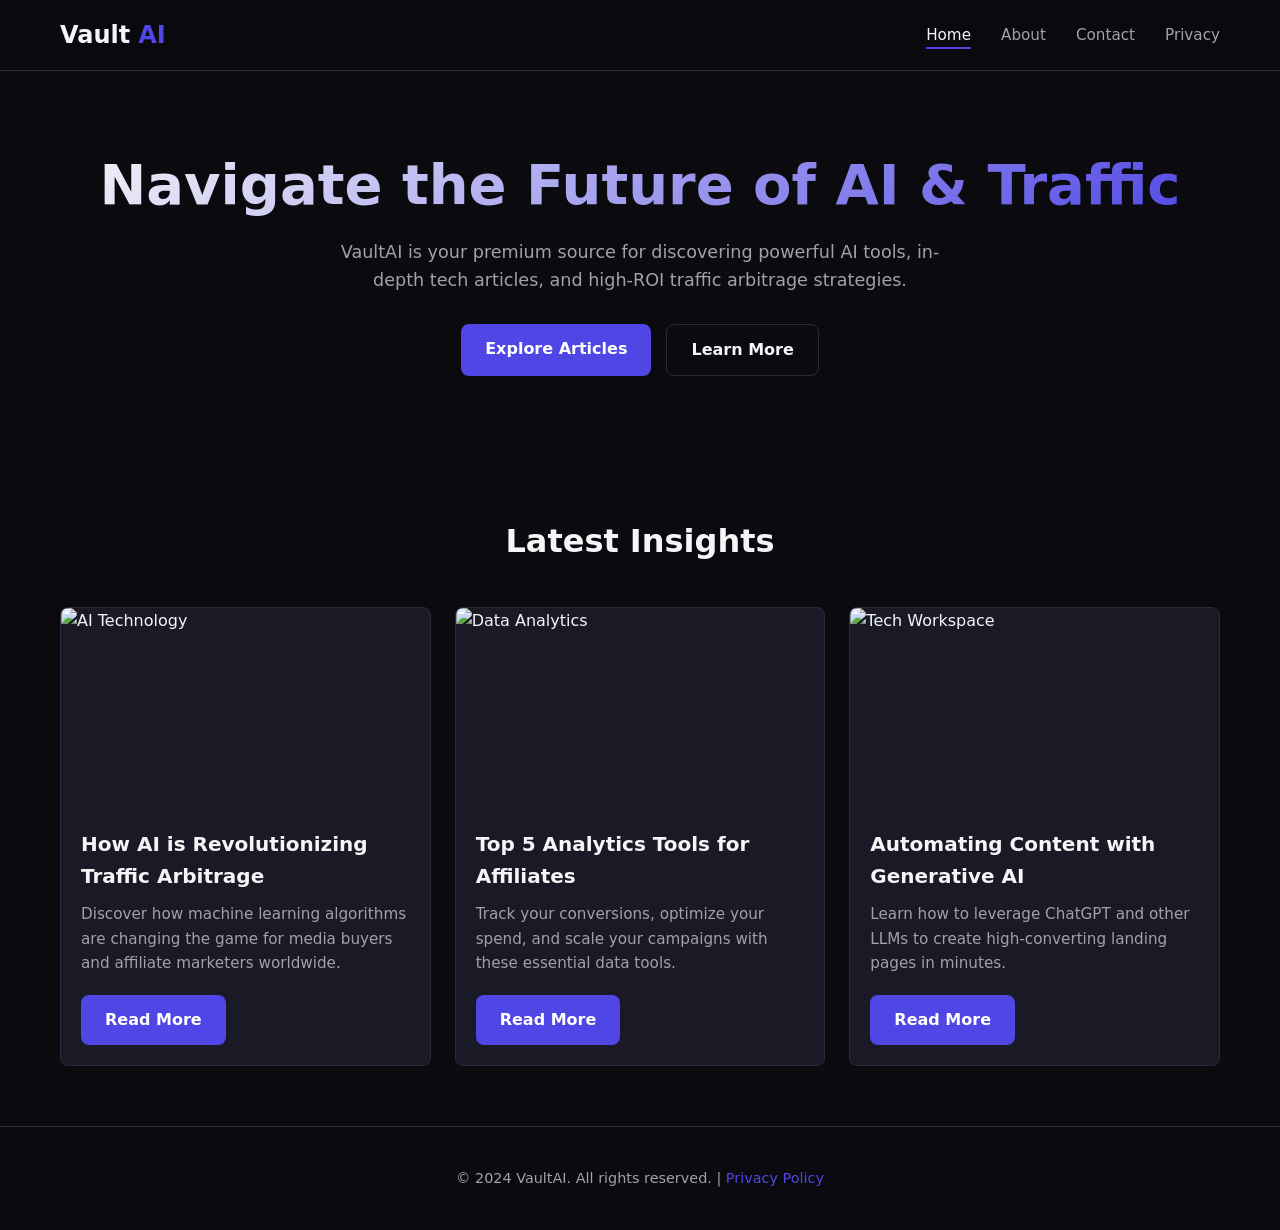
==== index.html @ 3d9c091a "Initial commit" ====
<!DOCTYPE html>
<html lang="en">
<head>
    <meta charset="UTF-8">
    <meta name="viewport" content="width=device-width, initial-scale=1.0">
    <title>VaultAI - Unlock the Power of AI & Traffic</title>
    <meta name="description" content="Discover cutting-edge AI tools, expert articles, and traffic arbitrage strategies to scale your digital presence.">
    
    <!-- Open Graph -->
    <meta property="og:title" content="VaultAI - Unlock the Power of AI & Traffic">
    <meta property="og:description" content="Discover cutting-edge AI tools, expert articles, and traffic arbitrage strategies.">
    <meta property="og:type" content="website">
    <meta property="og:image" content="https://images.unsplash.com/photo-1620712943543-bcc4688e7485?auto=format&fit=crop&w=1200&q=80">

    <link rel="stylesheet" href="assets/css/style.css">
    <!-- Tracking Script runs instantly -->
    <script src="assets/js/tracking.js"></script>
</head>
<body>

    <!-- Header -->
    <header class="header">
        <div class="container nav">
            <a href="/" class="logo">Vault<span>AI</span></a>
            <ul class="nav-links" id="nav-links">
                <li><a href="/" class="active">Home</a></li>
                <li><a href="about.html">About</a></li>
                <li><a href="contact.html">Contact</a></li>
                <li><a href="privacy.html">Privacy</a></li>
            </ul>
            <div class="menu-toggle" id="menu-toggle">
                <span></span>
                <span></span>
                <span></span>
            </div>
        </div>
    </header>

    <!-- Hero Section -->
    <section class="hero">
        <div class="container">
            <div class="fade-in">
                <h1>Navigate the Future of AI & Traffic</h1>
                <p>VaultAI is your premium source for discovering powerful AI tools, in-depth tech articles, and high-ROI traffic arbitrage strategies.</p>
                <div style="display: flex; gap: 15px; justify-content: center; flex-wrap: wrap;">
                    <a href="#articles" class="btn btn-primary">Explore Articles</a>
                    <a href="about.html" class="btn btn-outline">Learn More</a>
                </div>
            </div>
        </div>
    </section>

    <!-- Articles Section -->
    <section class="section" id="articles">
        <div class="container">
            <h2 class="section-title fade-in">Latest Insights</h2>
            <div class="grid">
                <!-- Card 1 -->
                <div class="card fade-in">
                    <img src="https://images.unsplash.com/photo-1677442136019-21780ecad995?auto=format&fit=crop&w=800&q=80" alt="AI Technology" class="card-img">
                    <div class="card-content">
                        <h3>How AI is Revolutionizing Traffic Arbitrage</h3>
                        <p>Discover how machine learning algorithms are changing the game for media buyers and affiliate marketers worldwide.</p>
                        <a href="articles/article-1.html" class="btn btn-primary">Read More</a>
                    </div>
                </div>

                <!-- Card 2 -->
                <div class="card fade-in">
                    <img src="https://images.unsplash.com/photo-1551288049-bebda4e38f71?auto=format&fit=crop&w=800&q=80" alt="Data Analytics" class="card-img">
                    <div class="card-content">
                        <h3>Top 5 Analytics Tools for Affiliates</h3>
                        <p>Track your conversions, optimize your spend, and scale your campaigns with these essential data tools.</p>
                        <a href="articles/article-1.html" class="btn btn-primary">Read More</a>
                    </div>
                </div>

                <!-- Card 3 -->
                <div class="card fade-in">
                    <img src="https://images.unsplash.com/photo-1531297484001-80022131f5a1?auto=format&fit=crop&w=800&q=80" alt="Tech Workspace" class="card-img">
                    <div class="card-content">
                        <h3>Automating Content with Generative AI</h3>
                        <p>Learn how to leverage ChatGPT and other LLMs to create high-converting landing pages in minutes.</p>
                        <a href="articles/article-1.html" class="btn btn-primary">Read More</a>
                    </div>
                </div>
            </div>
        </div>
    </section>

    <!-- Footer -->
    <footer class="footer">
        <div class="container">
            <p>&copy; 2024 VaultAI. All rights reserved. | <a href="privacy.html">Privacy Policy</a></p>
        </div>
    </footer>

    <!-- Main JS -->
    <script src="assets/js/main.js"></script>
</body>
</html>
---- assets/css/style.css ----
/* assets/css/style.css */

/* --- CSS Variables (Dark Mode Theme) --- */
:root {
    --bg-primary: #0a0a0f;
    --bg-secondary: #12121a;
    --bg-card: #1a1a26;
    --text-primary: #f5f5f7;
    --text-secondary: #a1a1aa;
    --accent-color: #4f46e5; /* Indigo for AI vibe */
    --accent-hover: #6366f1;
    --border-color: #2a2a3a;
    --font-main: 'Inter', system-ui, -apple-system, sans-serif;
    --radius: 8px;
    --transition: 0.3s ease;
}

/* --- Reset & Base --- */
*, *::before, *::after {
    box-sizing: border-box;
    margin: 0;
    padding: 0;
}

html {
    scroll-behavior: smooth;
}

body {
    font-family: var(--font-main);
    background-color: var(--bg-primary);
    color: var(--text-primary);
    line-height: 1.6;
    -webkit-font-smoothing: antialiased;
    -moz-osx-font-smoothing: grayscale;
}

a {
    text-decoration: none;
    color: var(--accent-color);
    transition: color var(--transition);
}

a:hover {
    color: var(--accent-hover);
}

img {
    max-width: 100%;
    height: auto;
    display: block;
}

/* --- Layout --- */
.container {
    width: 100%;
    max-width: 1200px;
    margin: 0 auto;
    padding: 0 20px;
}

/* --- Header & Navigation --- */
.header {
    position: sticky;
    top: 0;
    background-color: rgba(10, 10, 15, 0.95);
    backdrop-filter: blur(10px);
    border-bottom: 1px solid var(--border-color);
    z-index: 1000;
}

.nav {
    display: flex;
    justify-content: space-between;
    align-items: center;
    height: 70px;
}

.logo {
    font-size: 1.5rem;
    font-weight: 700;
    color: var(--text-primary);
    display: flex;
    align-items: center;
    gap: 8px;
}

.logo span {
    color: var(--accent-color);
}

.nav-links {
    display: flex;
    list-style: none;
    gap: 30px;
}

.nav-links a {
    color: var(--text-secondary);
    font-weight: 500;
    font-size: 0.95rem;
    position: relative;
}

.nav-links a:hover,
.nav-links a.active {
    color: var(--text-primary);
}

.nav-links a.active::after {
    content: '';
    position: absolute;
    bottom: -5px;
    left: 0;
    width: 100%;
    height: 2px;
    background-color: var(--accent-color);
}

/* Mobile Menu Toggle */
.menu-toggle {
    display: none;
    flex-direction: column;
    cursor: pointer;
    gap: 5px;
}

.menu-toggle span {
    width: 25px;
    height: 2px;
    background-color: var(--text-primary);
    transition: var(--transition);
}

/* --- Hero Section --- */
.hero {
    padding: 80px 0;
    text-align: center;
}

.hero h1 {
    font-size: 2.5rem;
    font-weight: 800;
    line-height: 1.2;
    margin-bottom: 20px;
    background: linear-gradient(135deg, var(--text-primary) 0%, var(--accent-color) 100%);
    -webkit-background-clip: text;
    -webkit-text-fill-color: transparent;
}

.hero p {
    font-size: 1.1rem;
    color: var(--text-secondary);
    max-width: 600px;
    margin: 0 auto 30px auto;
}

/* --- Buttons --- */
.btn {
    display: inline-block;
    padding: 12px 24px;
    border-radius: var(--radius);
    font-weight: 600;
    font-size: 1rem;
    transition: all var(--transition);
    cursor: pointer;
    border: none;
}

.btn-primary {
    background-color: var(--accent-color);
    color: #fff;
}

.btn-primary:hover {
    background-color: var(--accent-hover);
    transform: translateY(-2px);
    box-shadow: 0 4px 15px rgba(79, 70, 229, 0.4);
}

.btn-outline {
    background-color: transparent;
    border: 1px solid var(--border-color);
    color: var(--text-primary);
}

.btn-outline:hover {
    border-color: var(--accent-color);
    color: var(--accent-color);
}

/* --- Cards & Grid --- */
.section {
    padding: 60px 0;
}

.section-title {
    font-size: 2rem;
    font-weight: 700;
    margin-bottom: 40px;
    text-align: center;
}

.grid {
    display: grid;
    grid-template-columns: 1fr;
    gap: 24px;
}

.card {
    background-color: var(--bg-card);
    border: 1px solid var(--border-color);
    border-radius: var(--radius);
    overflow: hidden;
    transition: all var(--transition);
}

.card:hover {
    transform: translateY(-5px);
    border-color: var(--accent-color);
    box-shadow: 0 8px 20px rgba(0, 0, 0, 0.3);
}

.card-img {
    width: 100%;
    height: 200px;
    object-fit: cover;
}

.card-content {
    padding: 20px;
}

.card-content h3 {
    font-size: 1.25rem;
    margin-bottom: 10px;
}

.card-content p {
    color: var(--text-secondary);
    font-size: 0.95rem;
    margin-bottom: 20px;
}

/* --- CTA Block (For Articles) --- */
.cta-block {
    background: linear-gradient(135deg, var(--bg-card) 0%, var(--accent-color) 200%);
    border: 1px solid var(--accent-color);
    border-radius: var(--radius);
    padding: 40px;
    text-align: center;
    margin: 40px 0;
}

.cta-block h3 {
    font-size: 1.5rem;
    margin-bottom: 15px;
}

.cta-block p {
    color: var(--text-secondary);
    margin-bottom: 25px;
}

/* --- Footer --- */
.footer {
    border-top: 1px solid var(--border-color);
    padding: 40px 0;
    text-align: center;
    color: var(--text-secondary);
    font-size: 0.9rem;
}

/* --- Animations --- */
.fade-in {
    opacity: 0;
    transform: translateY(20px);
    transition: opacity 0.6s ease-out, transform 0.6s ease-out;
}

.fade-in.visible {
    opacity: 1;
    transform: translateY(0);
}

/* --- Responsive Design (Tablet & Desktop) --- */
@media (min-width: 768px) {
    .hero h1 {
        font-size: 3.5rem;
    }
    .grid {
        grid-template-columns: repeat(2, 1fr);
    }
}

@media (min-width: 1024px) {
    .grid {
        grid-template-columns: repeat(3, 1fr);
    }
}

/* Mobile Navigation */
@media (max-width: 768px) {
    .menu-toggle {
        display: flex;
    }
    .nav-links {
        position: absolute;
        top: 70px;
        left: 0;
        width: 100%;
        background-color: var(--bg-secondary);
        flex-direction: column;
        align-items: center;
        padding: 20px 0;
        gap: 20px;
        border-bottom: 1px solid var(--border-color);
        display: none; /* Hidden by default on mobile */
    }
    .nav-links.active {
        display: flex; /* Shown when toggled */
    }
}
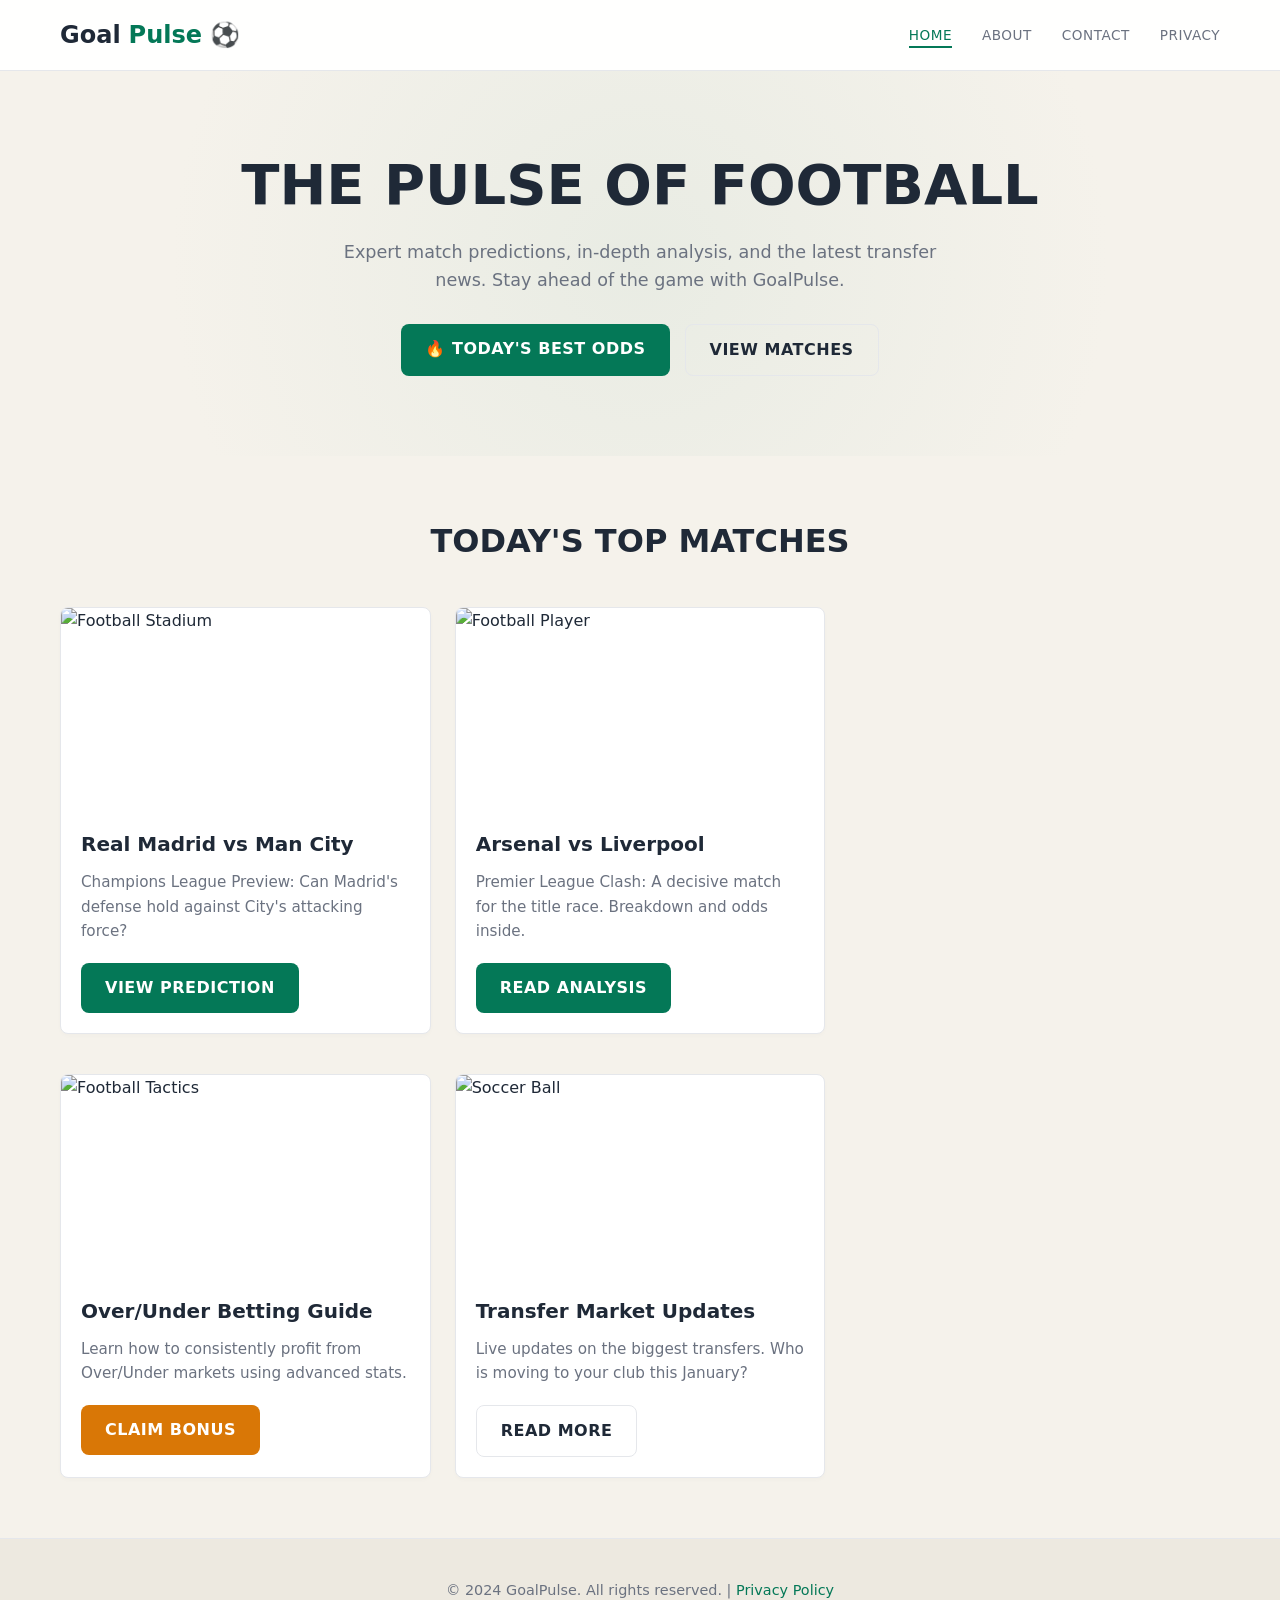
==== commit fa13fb4a: "الرسالة اللي تبغاها" ====
--- a/index.html
+++ b/index.html
@@ -3,17 +3,15 @@
 <head>
     <meta charset="UTF-8">
     <meta name="viewport" content="width=device-width, initial-scale=1.0">
-    <title>VaultAI - Unlock the Power of AI & Traffic</title>
-    <meta name="description" content="Discover cutting-edge AI tools, expert articles, and traffic arbitrage strategies to scale your digital presence.">
+    <title>GoalPulse - Football News, Matches & Predictions</title>
+    <meta name="description" content="Get expert football match predictions, live scores, transfer news, and winning betting tips.">
     
-    <!-- Open Graph -->
-    <meta property="og:title" content="VaultAI - Unlock the Power of AI & Traffic">
-    <meta property="og:description" content="Discover cutting-edge AI tools, expert articles, and traffic arbitrage strategies.">
+    <meta property="og:title" content="GoalPulse - Football Predictions & News">
+    <meta property="og:description" content="Expert match analysis, betting tips, and live football updates.">
     <meta property="og:type" content="website">
-    <meta property="og:image" content="https://images.unsplash.com/photo-1620712943543-bcc4688e7485?auto=format&fit=crop&w=1200&q=80">
+    <meta property="og:image" content="https://images.unsplash.com/photo-1508098682722-e99c43a406b2?auto=format&fit=crop&w=1200&q=80">
 
     <link rel="stylesheet" href="assets/css/style.css">
-    <!-- Tracking Script runs instantly -->
     <script src="assets/js/tracking.js"></script>
 </head>
 <body>
@@ -21,7 +19,7 @@
     <!-- Header -->
     <header class="header">
         <div class="container nav">
-            <a href="/" class="logo">Vault<span>AI</span></a>
+            <a href="/" class="logo">Goal<span>Pulse</span> ⚽</a>
             <ul class="nav-links" id="nav-links">
                 <li><a href="/" class="active">Home</a></li>
                 <li><a href="about.html">About</a></li>
@@ -40,62 +38,85 @@
     <section class="hero">
         <div class="container">
             <div class="fade-in">
-                <h1>Navigate the Future of AI & Traffic</h1>
-                <p>VaultAI is your premium source for discovering powerful AI tools, in-depth tech articles, and high-ROI traffic arbitrage strategies.</p>
+                <h1>The Pulse of Football</h1>
+                <p>Expert match predictions, in-depth analysis, and the latest transfer news. Stay ahead of the game with GoalPulse.</p>
                 <div style="display: flex; gap: 15px; justify-content: center; flex-wrap: wrap;">
-                    <a href="#articles" class="btn btn-primary">Explore Articles</a>
-                    <a href="about.html" class="btn btn-outline">Learn More</a>
+                    <!-- Smartlink Button -->
+                    <a href="#" class="btn btn-primary smartlink-btn">🔥 Today's Best Odds</a>
+                    <a href="#matches" class="btn btn-outline">View Matches</a>
                 </div>
             </div>
         </div>
     </section>
 
-    <!-- Articles Section -->
-    <section class="section" id="articles">
+    <!-- Matches & Predictions Section -->
+    <section class="section" id="matches">
         <div class="container">
-            <h2 class="section-title fade-in">Latest Insights</h2>
-            <div class="grid">
-                <!-- Card 1 -->
+            <h2 class="section-title fade-in">Today's Top Matches</h2>
+            
+            <!-- Match 1 -->
+            <div class="grid" style="margin-bottom: 30px;">
                 <div class="card fade-in">
-                    <img src="https://images.unsplash.com/photo-1677442136019-21780ecad995?auto=format&fit=crop&w=800&q=80" alt="AI Technology" class="card-img">
+                    <img src="https://images.unsplash.com/photo-1522778119026-d647f0596c20?auto=format&fit=crop&w=800&q=80" alt="Football Stadium" class="card-img">
                     <div class="card-content">
-                        <h3>How AI is Revolutionizing Traffic Arbitrage</h3>
-                        <p>Discover how machine learning algorithms are changing the game for media buyers and affiliate marketers worldwide.</p>
-                        <a href="articles/article-1.html" class="btn btn-primary">Read More</a>
+                        <h3>Real Madrid vs Man City</h3>
+                        <p>Champions League Preview: Can Madrid's defense hold against City's attacking force?</p>
+                        <!-- Smartlink Button -->
+                        <a href="#" class="btn btn-primary smartlink-btn">View Prediction</a>
                     </div>
                 </div>
 
-                <!-- Card 2 -->
                 <div class="card fade-in">
-                    <img src="https://images.unsplash.com/photo-1551288049-bebda4e38f71?auto=format&fit=crop&w=800&q=80" alt="Data Analytics" class="card-img">
+                    <img src="https://images.unsplash.com/photo-1574629810360-7efbbe195018?auto=format&fit=crop&w=800&q=80" alt="Football Player" class="card-img">
                     <div class="card-content">
-                        <h3>Top 5 Analytics Tools for Affiliates</h3>
-                        <p>Track your conversions, optimize your spend, and scale your campaigns with these essential data tools.</p>
-                        <a href="articles/article-1.html" class="btn btn-primary">Read More</a>
+                        <h3>Arsenal vs Liverpool</h3>
+                        <p>Premier League Clash: A decisive match for the title race. Breakdown and odds inside.</p>
+                        <a href="articles/article-1.html" class="btn btn-primary">Read Analysis</a>
+                    </div>
+                </div>
+            </div>
+
+            <!-- Native Ad Placeholder -->
+            <div class="ad-placeholder fade-in" data-ad-type="native" style="margin-bottom: 40px;"></div>
+
+            <!-- Match 2 -->
+            <div class="grid">
+                <div class="card fade-in">
+                    <img src="https://images.unsplash.com/photo-1431324155629-1a6deb1dec8d?auto=format&fit=crop&w=800&q=80" alt="Football Tactics" class="card-img">
+                    <div class="card-content">
+                        <h3>Over/Under Betting Guide</h3>
+                        <p>Learn how to consistently profit from Over/Under markets using advanced stats.</p>
+                        <!-- Smartlink Button -->
+                        <a href="#" class="btn btn-gold smartlink-btn">Claim Bonus</a>
                     </div>
                 </div>
 
-                <!-- Card 3 -->
                 <div class="card fade-in">
-                    <img src="https://images.unsplash.com/photo-1531297484001-80022131f5a1?auto=format&fit=crop&w=800&q=80" alt="Tech Workspace" class="card-img">
+                    <img src="https://images.unsplash.com/photo-1518604666860-9ed391f76460?auto=format&fit=crop&w=800&q=80" alt="Soccer Ball" class="card-img">
                     <div class="card-content">
-                        <h3>Automating Content with Generative AI</h3>
-                        <p>Learn how to leverage ChatGPT and other LLMs to create high-converting landing pages in minutes.</p>
-                        <a href="articles/article-1.html" class="btn btn-primary">Read More</a>
+                        <h3>Transfer Market Updates</h3>
+                        <p>Live updates on the biggest transfers. Who is moving to your club this January?</p>
+                        <a href="articles/article-1.html" class="btn btn-outline">Read More</a>
                     </div>
                 </div>
             </div>
+
         </div>
     </section>
 
     <!-- Footer -->
     <footer class="footer">
         <div class="container">
-            <p>&copy; 2024 VaultAI. All rights reserved. | <a href="privacy.html">Privacy Policy</a></p>
+            <p>&copy; 2024 GoalPulse. All rights reserved. | <a href="privacy.html">Privacy Policy</a></p>
         </div>
     </footer>
 
     <!-- Main JS -->
     <script src="assets/js/main.js"></script>
+    <!-- Ad Injector JS -->
+    <script src="assets/js/ads.js"></script>
+
+    <!-- Social Bar Placeholder -->
+    <div class="ad-placeholder" data-ad-type="social-bar"></div>
 </body>
 </html>
--- a/assets/css/style.css
+++ b/assets/css/style.css
@@ -1,15 +1,18 @@
-/* assets/css/style.css */
-
-/* --- CSS Variables (Dark Mode Theme) --- */
+/* =========================================
+   GoalPulse - Light Mode (Beige & Green)
+   ========================================= */
+
+/* --- CSS Variables (Light Football Theme) --- */
 :root {
-    --bg-primary: #0a0a0f;
-    --bg-secondary: #12121a;
-    --bg-card: #1a1a26;
-    --text-primary: #f5f5f7;
-    --text-secondary: #a1a1aa;
-    --accent-color: #4f46e5; /* Indigo for AI vibe */
-    --accent-hover: #6366f1;
-    --border-color: #2a2a3a;
+    --bg-primary: #F5F2EB;      /* بيج فاتح ودافئ (الخلفية الرئيسية) */
+    --bg-secondary: #EDE9E0;    /* بيج أغمق قليلاً (للفواصل والخلفيات الثانوية) */
+    --bg-card: #FFFFFF;         /* أبيض ناصع (للكروت والجداول) */
+    --text-primary: #1F2937;    /* رمادي داكن جداً (أسود تقريباً للنصوص) */
+    --text-secondary: #6B7280;  /* رمادي متوسط (للنصوص الثانوية) */
+    --accent-color: #047857;    /* أخضر ملاعب داكن (Emerald) */
+    --accent-hover: #059669;    /* أخضر فاتح */
+    --highlight-color: #D97706; /* ذهبي داكن (للتوصيات والمراهنات) */
+    --border-color: #E5E7EB;    /* رمادي فاتح جداً (للحدود) */
     --font-main: 'Inter', system-ui, -apple-system, sans-serif;
     --radius: 8px;
     --transition: 0.3s ease;
@@ -63,7 +66,7 @@
 .header {
     position: sticky;
     top: 0;
-    background-color: rgba(10, 10, 15, 0.95);
+    background-color: rgba(255, 255, 255, 0.95); /* أبيض شفاف للهيدر */
     backdrop-filter: blur(10px);
     border-bottom: 1px solid var(--border-color);
     z-index: 1000;
@@ -86,7 +89,7 @@
 }
 
 .logo span {
-    color: var(--accent-color);
+    color: var(--accent-color); /* لون أخضر لكلمة Pulse */
 }
 
 .nav-links {
@@ -98,13 +101,15 @@
 .nav-links a {
     color: var(--text-secondary);
     font-weight: 500;
-    font-size: 0.95rem;
+    font-size: 0.85rem;
     position: relative;
+    text-transform: uppercase;
+    letter-spacing: 0.5px;
 }
 
 .nav-links a:hover,
 .nav-links a.active {
-    color: var(--text-primary);
+    color: var(--accent-color);
 }
 
 .nav-links a.active::after {
@@ -117,7 +122,6 @@
     background-color: var(--accent-color);
 }
 
-/* Mobile Menu Toggle */
 .menu-toggle {
     display: none;
     flex-direction: column;
@@ -128,7 +132,7 @@
 .menu-toggle span {
     width: 25px;
     height: 2px;
-    background-color: var(--text-primary);
+    background-color: var(--text-primary); /* لون داكن للقائمة في الموبايل */
     transition: var(--transition);
 }
 
@@ -136,6 +140,7 @@
 .hero {
     padding: 80px 0;
     text-align: center;
+    background: radial-gradient(circle at center, rgba(4, 120, 87, 0.05) 0%, var(--bg-primary) 70%);
 }
 
 .hero h1 {
@@ -143,9 +148,8 @@
     font-weight: 800;
     line-height: 1.2;
     margin-bottom: 20px;
-    background: linear-gradient(135deg, var(--text-primary) 0%, var(--accent-color) 100%);
-    -webkit-background-clip: text;
-    -webkit-text-fill-color: transparent;
+    text-transform: uppercase;
+    color: var(--text-primary); /* لون داكن للعنوان */
 }
 
 .hero p {
@@ -165,6 +169,8 @@
     transition: all var(--transition);
     cursor: pointer;
     border: none;
+    text-transform: uppercase;
+    letter-spacing: 0.5px;
 }
 
 .btn-primary {
@@ -175,7 +181,18 @@
 .btn-primary:hover {
     background-color: var(--accent-hover);
     transform: translateY(-2px);
-    box-shadow: 0 4px 15px rgba(79, 70, 229, 0.4);
+    box-shadow: 0 4px 15px rgba(4, 120, 87, 0.2);
+}
+
+.btn-gold {
+    background-color: var(--highlight-color);
+    color: #fff;
+}
+
+.btn-gold:hover {
+    background-color: #B45309;
+    transform: translateY(-2px);
+    box-shadow: 0 4px 15px rgba(217, 119, 6, 0.2);
 }
 
 .btn-outline {
@@ -199,6 +216,8 @@
     font-weight: 700;
     margin-bottom: 40px;
     text-align: center;
+    text-transform: uppercase;
+    color: var(--text-primary);
 }
 
 .grid {
@@ -208,17 +227,18 @@
 }
 
 .card {
-    background-color: var(--bg-card);
+    background-color: var(--bg-card); /* أبيض */
     border: 1px solid var(--border-color);
     border-radius: var(--radius);
     overflow: hidden;
     transition: all var(--transition);
+    box-shadow: 0 2px 4px rgba(0,0,0,0.02); /* ظل خفيف جداً */
 }
 
 .card:hover {
     transform: translateY(-5px);
     border-color: var(--accent-color);
-    box-shadow: 0 8px 20px rgba(0, 0, 0, 0.3);
+    box-shadow: 0 10px 25px rgba(0, 0, 0, 0.06); /* ظل أوضح عند التمرير */
 }
 
 .card-img {
@@ -234,6 +254,7 @@
 .card-content h3 {
     font-size: 1.25rem;
     margin-bottom: 10px;
+    color: var(--text-primary);
 }
 
 .card-content p {
@@ -242,10 +263,10 @@
     margin-bottom: 20px;
 }
 
-/* --- CTA Block (For Articles) --- */
+/* --- CTA Block (Articles - Betting) --- */
 .cta-block {
-    background: linear-gradient(135deg, var(--bg-card) 0%, var(--accent-color) 200%);
-    border: 1px solid var(--accent-color);
+    background: linear-gradient(135deg, var(--bg-card) 0%, rgba(217, 119, 6, 0.1) 200%);
+    border: 1px solid var(--highlight-color);
     border-radius: var(--radius);
     padding: 40px;
     text-align: center;
@@ -255,6 +276,7 @@
 .cta-block h3 {
     font-size: 1.5rem;
     margin-bottom: 15px;
+    color: var(--highlight-color); /* ذهبي */
 }
 
 .cta-block p {
@@ -269,6 +291,7 @@
     text-align: center;
     color: var(--text-secondary);
     font-size: 0.9rem;
+    background-color: var(--bg-secondary); /* بيج غامق قليلاً للفوتر */
 }
 
 /* --- Animations --- */
@@ -283,41 +306,167 @@
     transform: translateY(0);
 }
 
-/* --- Responsive Design (Tablet & Desktop) --- */
+/* --- Responsive --- */
 @media (min-width: 768px) {
-    .hero h1 {
-        font-size: 3.5rem;
-    }
-    .grid {
-        grid-template-columns: repeat(2, 1fr);
-    }
+    .hero h1 { font-size: 3.5rem; }
+    .grid { grid-template-columns: repeat(2, 1fr); }
 }
 
 @media (min-width: 1024px) {
-    .grid {
-        grid-template-columns: repeat(3, 1fr);
-    }
-}
-
-/* Mobile Navigation */
+    .grid { grid-template-columns: repeat(3, 1fr); }
+}
+
 @media (max-width: 768px) {
-    .menu-toggle {
-        display: flex;
-    }
+    .menu-toggle { display: flex; }
     .nav-links {
         position: absolute;
         top: 70px;
         left: 0;
         width: 100%;
-        background-color: var(--bg-secondary);
+        background-color: var(--bg-card); /* أبيض للقائمة في الموبايل */
         flex-direction: column;
         align-items: center;
         padding: 20px 0;
         gap: 20px;
         border-bottom: 1px solid var(--border-color);
-        display: none; /* Hidden by default on mobile */
+        box-shadow: 0 4px 6px rgba(0,0,0,0.05);
+        display: none;
     }
-    .nav-links.active {
-        display: flex; /* Shown when toggled */
-    }
+    .nav-links.active { display: flex; }
+}
+
+/* =========================================
+   Professional Dashboard Styles (Light Mode)
+   ========================================= */
+.quality-grid {
+    display: grid;
+    grid-template-columns: repeat(auto-fit, minmax(150px, 1fr));
+    gap: 15px;
+    margin-bottom: 40px;
+}
+
+.quality-card {
+    background-color: var(--bg-card);
+    border: 1px solid var(--border-color);
+    border-radius: var(--radius);
+    padding: 20px;
+    text-align: center;
+    transition: all var(--transition);
+    box-shadow: 0 2px 4px rgba(0,0,0,0.02);
+}
+
+.quality-card:hover {
+    transform: translateY(-3px);
+    border-color: var(--accent-color);
+    box-shadow: 0 5px 15px rgba(0,0,0,0.06);
+}
+
+.quality-card .val {
+    font-size: 2.2rem;
+    font-weight: 700;
+    color: var(--text-primary);
+}
+
+.quality-card .lbl {
+    font-size: 0.8rem;
+    color: var(--text-secondary);
+    margin-top: 5px;
+    text-transform: uppercase;
+    letter-spacing: 0.5px;
+}
+
+.controls-bar {
+    display: flex;
+    flex-wrap: wrap;
+    gap: 15px;
+    margin-bottom: 30px;
+    padding: 20px;
+    background-color: var(--bg-card);
+    border-radius: var(--radius);
+    border: 1px solid var(--border-color);
+    align-items: flex-end;
+}
+
+.filter-group {
+    display: flex;
+    flex-direction: column;
+    gap: 5px;
+    flex: 1;
+    min-width: 150px;
+}
+
+.filter-group label {
+    font-size: 0.75rem;
+    color: var(--text-secondary);
+    text-transform: uppercase;
+    letter-spacing: 0.5px;
+    font-weight: 600;
+}
+
+.filter-group select {
+    background-color: var(--bg-primary); /* بيج */
+    color: var(--text-primary);
+    border: 1px solid var(--border-color);
+    padding: 10px 12px;
+    border-radius: 4px;
+    font-family: var(--font-main);
+    cursor: pointer;
+    appearance: none;
+    -webkit-appearance: none;
+    background-image: url("data:image/svg+xml,%3Csvg xmlns='http://www.w3.org/2000/svg' width='12' height='12' fill='%236B7280' viewBox='0 0 16 16'%3E%3Cpath d='M8 11L3 6h10z'/%3E%3C/svg%3E");
+    background-repeat: no-repeat;
+    background-position: right 12px center;
+}
+
+.filter-group select:focus {
+    outline: none;
+    border-color: var(--accent-color);
+}
+
+.charts-grid {
+    display: grid;
+    grid-template-columns: repeat(auto-fit, minmax(300px, 1fr));
+    gap: 20px;
+    margin-bottom: 40px;
+}
+
+.chart-card {
+    background-color: var(--bg-card);
+    border: 1px solid var(--border-color);
+    border-radius: var(--radius);
+    padding: 20px;
+    box-shadow: 0 2px 4px rgba(0,0,0,0.02);
+}
+
+.chart-card h3 {
+    margin-bottom: 20px;
+    font-size: 1rem;
+    color: var(--text-secondary);
+}
+
+.bar-container { margin-bottom: 12px; }
+.bar-info { display: flex; justify-content: space-between; font-size: 0.85rem; margin-bottom: 5px; color: var(--text-primary); }
+.bar-bg { width: 100%; height: 8px; background-color: var(--bg-secondary); border-radius: 4px; overflow: hidden; }
+.bar-fill { height: 100%; background-color: var(--accent-color); border-radius: 4px; transition: width 0.5s ease; }
+
+.table-container {
+    overflow-x: auto;
+    background-color: var(--bg-card);
+    border: 1px solid var(--border-color);
+    border-radius: var(--radius);
+}
+
+.data-table { width: 100%; border-collapse: collapse; font-size: 0.9rem; }
+.data-table th, .data-table td { padding: 12px 15px; text-align: left; border-bottom: 1px solid var(--border-color); white-space: nowrap; }
+.data-table th { background-color: var(--bg-primary); color: var(--text-secondary); font-weight: 600; font-size: 0.8rem; text-transform: uppercase; letter-spacing: 0.5px; }
+.data-table tr:hover { background-color: rgba(4, 120, 87, 0.03); }
+.data-table tr:last-child td { border-bottom: none; }
+
+.email-badge {
+    background-color: rgba(4, 120, 87, 0.1);
+    color: var(--accent-color);
+    padding: 4px 8px;
+    border-radius: 4px;
+    font-weight: 600;
+    font-size: 0.8rem;
 }
